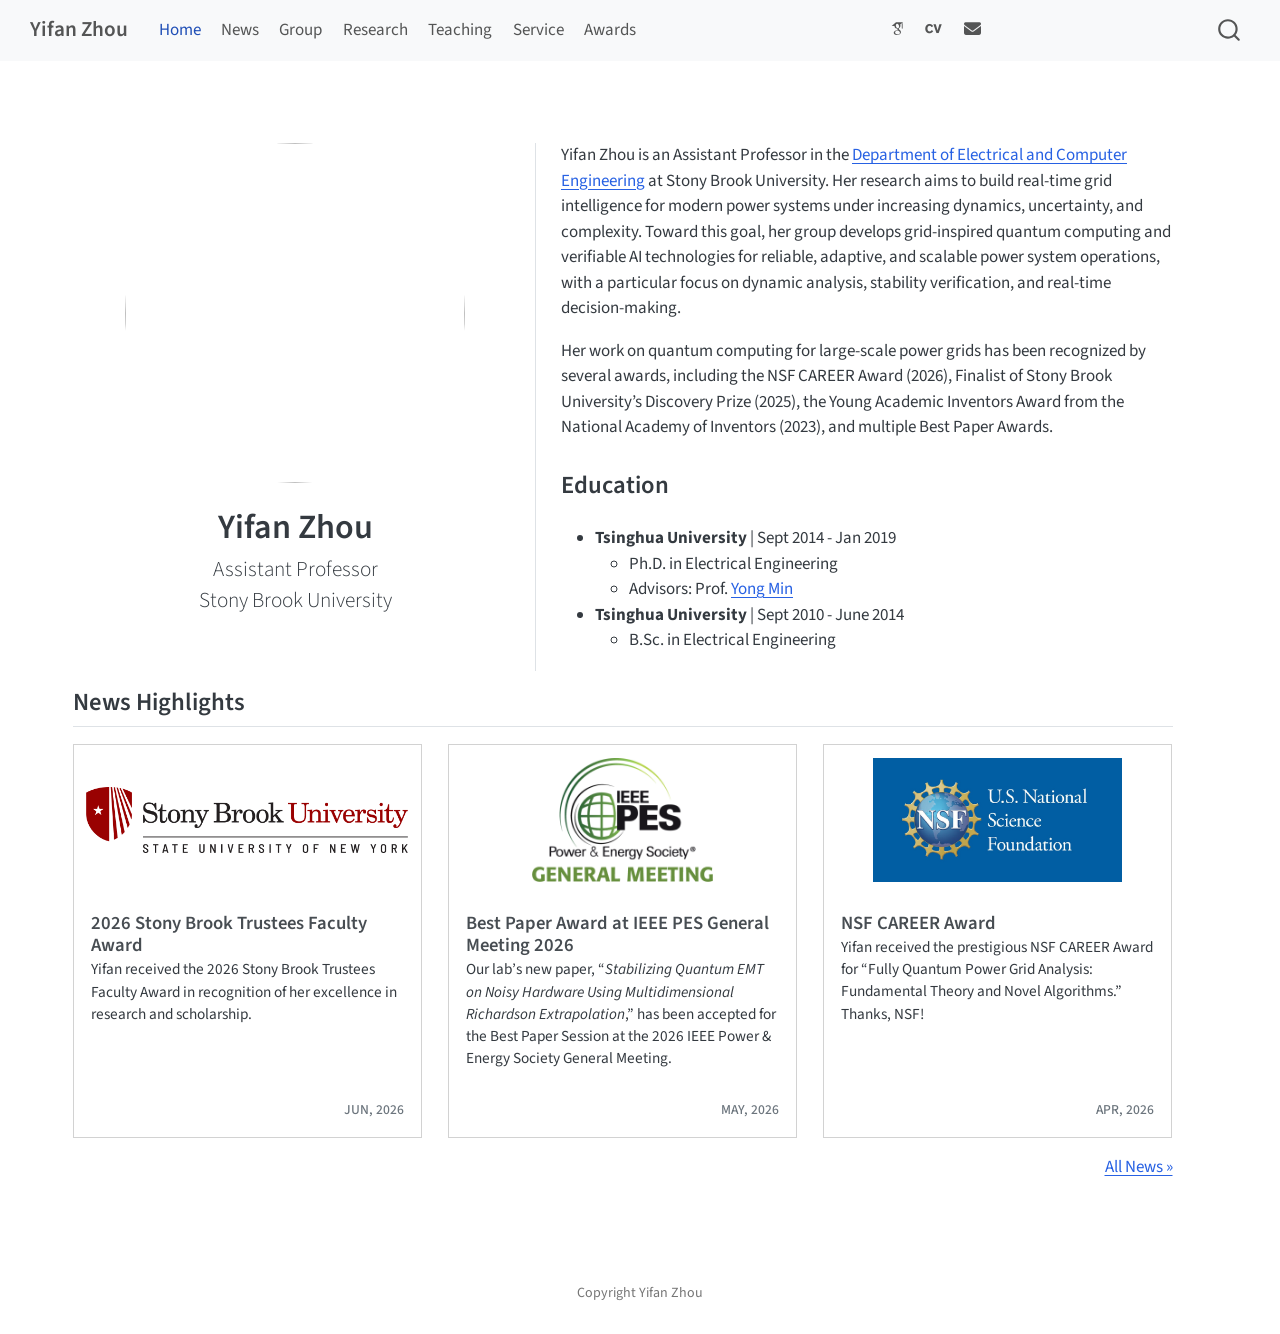
==== docs/index.html @ 8d26f65d "init website" ====
<!DOCTYPE html>
<html xmlns="http://www.w3.org/1999/xhtml" lang="en" xml:lang="en"><head>

<meta charset="utf-8">
<meta name="generator" content="quarto-1.9.38">

<meta name="viewport" content="width=device-width, initial-scale=1.0, user-scalable=yes">


<title>Yifan Zhou</title>
<style>
/* Default styles provided by pandoc.
** See https://pandoc.org/MANUAL.html#variables-for-html for config info.
*/
code{white-space: pre-wrap;}
span.smallcaps{font-variant: small-caps;}
div.columns{display: flex; gap: min(4vw, 1.5em);}
div.column{flex: auto; overflow-x: auto;}
div.hanging-indent{margin-left: 1.5em; text-indent: -1.5em;}
ul.task-list{list-style: none;}
ul.task-list li input[type="checkbox"] {
  width: 0.8em;
  margin: 0 0.8em 0.2em -1em; /* quarto-specific, see https://github.com/quarto-dev/quarto-cli/issues/4556 */ 
  vertical-align: middle;
}
</style>


<script src="site_libs/quarto-nav/quarto-nav.js"></script>
<script src="site_libs/quarto-nav/headroom.min.js"></script>
<script src="site_libs/clipboard/clipboard.min.js"></script>
<script src="site_libs/quarto-search/autocomplete.umd.js"></script>
<script src="site_libs/quarto-search/fuse.min.js"></script>
<script src="site_libs/quarto-search/quarto-search.js"></script>
<meta name="quarto:offset" content="./">
<link href="./files/icon/lab_logo.png" rel="icon" type="image/png">
<script src="site_libs/quarto-listing/list.min.js"></script>
<script src="site_libs/quarto-listing/quarto-listing.js"></script>
<script src="site_libs/quarto-html/quarto.js" type="module"></script>
<script src="site_libs/quarto-html/tabsets/tabsets.js" type="module"></script>
<script src="site_libs/quarto-html/popper.min.js"></script>
<script src="site_libs/quarto-html/tippy.umd.min.js"></script>
<link href="site_libs/quarto-html/tippy.css" rel="stylesheet">
<link href="site_libs/quarto-html/quarto-syntax-highlighting-15634bcf2e68342d4ad2dfa704d543f6.css" rel="stylesheet" id="quarto-text-highlighting-styles">
<script src="site_libs/bootstrap/bootstrap.min.js"></script>
<link href="site_libs/bootstrap/bootstrap-icons.css" rel="stylesheet">
<link href="site_libs/bootstrap/bootstrap-a0f9fd0d421825b736dc1bbcbcba2219.min.css" rel="stylesheet" append-hash="true" id="quarto-bootstrap" data-mode="light">
<link href="site_libs/quarto-contrib/academicons-1.9.4/all.css" rel="stylesheet">
<link href="site_libs/quarto-contrib/academicons-1.9.4/size.css" rel="stylesheet">
<link href="site_libs/quarto-contrib/fontawesome6-6.7.2/all.min.css" rel="stylesheet">
<link href="site_libs/quarto-contrib/fontawesome6-6.7.2/latex-fontsize.css" rel="stylesheet">
<script id="quarto-search-options" type="application/json">{
  "location": "navbar",
  "copy-button": false,
  "collapse-after": 3,
  "panel-placement": "end",
  "type": "overlay",
  "limit": 50,
  "keyboard-shortcut": [
    "f",
    "/",
    "s"
  ],
  "language": {
    "search-no-results-text": "No results",
    "search-matching-documents-text": "matching documents",
    "search-copy-link-title": "Copy link to search",
    "search-hide-matches-text": "Hide additional matches",
    "search-more-match-text": "more match in this document",
    "search-more-matches-text": "more matches in this document",
    "search-clear-button-title": "Clear",
    "search-text-placeholder": "Search",
    "search-detached-cancel-button-title": "Cancel",
    "search-submit-button-title": "Submit",
    "search-label": "Search"
  }
}</script>
<script>

  window.document.addEventListener("DOMContentLoaded", function (_event) {
    const listingTargetEl = window.document.querySelector('#listing-latest-news .list');
    if (!listingTargetEl) {
      // No listing discovered, do not attach.
      return; 
    }

    const options = {
      valueNames: ['listing-image','listing-date','listing-title','listing-description',{ data: ['index'] },{ data: ['categories'] },{ data: ['listing-date-sort'] },{ data: ['listing-file-modified-sort'] }],
      
      searchColumns: ["listing-image","listing-title","listing-description","listing-date","listing-categories"],
    };

    window['quarto-listings'] = window['quarto-listings'] || {};
    window['quarto-listings']['listing-latest-news'] = new List('listing-latest-news', options);

    if (window['quarto-listing-loaded']) {
      window['quarto-listing-loaded']();
    }
  });

  window.addEventListener('hashchange',() => {
    if (window['quarto-listing-loaded']) {
      window['quarto-listing-loaded']();
    }
  })
  </script>

  <script src="https://cdnjs.cloudflare.com/polyfill/v3/polyfill.min.js?features=es6"></script>
  <script defer="" src="https://cdn.jsdelivr.net/npm/mathjax@3/es5/tex-chtml-full.js" type="text/javascript"></script>

<script type="text/javascript">
const typesetMath = (el) => {
  if (window.MathJax) {
    // MathJax Typeset
    window.MathJax.typeset([el]);
  } else if (window.katex) {
    // KaTeX Render
    var mathElements = el.getElementsByClassName("math");
    var macros = [];
    for (var i = 0; i < mathElements.length; i++) {
      var texText = mathElements[i].firstChild;
      if (mathElements[i].tagName == "SPAN" && texText && texText.data) {
        window.katex.render(texText.data, mathElements[i], {
          displayMode: mathElements[i].classList.contains('display'),
          throwOnError: false,
          macros: macros,
          fleqn: false
        });
      }
    }
  }
}
window.Quarto = {
  typesetMath
};
</script>

<link rel="stylesheet" href="styles.css">
</head>

<body class="nav-fixed quarto-light">

<div id="quarto-search-results"></div>
  <header id="quarto-header" class="headroom fixed-top">
    <nav class="navbar navbar-expand-lg " data-bs-theme="dark">
      <div class="navbar-container container-fluid">
      <div class="navbar-brand-container mx-auto">
    <a class="navbar-brand" href="./index.html">
    <span class="navbar-title">Yifan Zhou</span>
    </a>
  </div>
            <div id="quarto-search" class="" title="Search"></div>
          <button class="navbar-toggler" type="button" data-bs-toggle="collapse" data-bs-target="#navbarCollapse" aria-controls="navbarCollapse" role="menu" aria-expanded="false" aria-label="Toggle navigation" onclick="if (window.quartoToggleHeadroom) { window.quartoToggleHeadroom(); }">
  <span class="navbar-toggler-icon"></span>
</button>
          <div class="collapse navbar-collapse" id="navbarCollapse">
            <ul class="navbar-nav navbar-nav-scroll me-auto">
  <li class="nav-item">
    <a class="nav-link active" href="./index.html" aria-current="page"> 
<span class="menu-text">Home</span></a>
  </li>  
  <li class="nav-item">
    <a class="nav-link" href="./news.html"> 
<span class="menu-text">News</span></a>
  </li>  
  <li class="nav-item">
    <a class="nav-link" href="./lab.html"> 
<span class="menu-text">Group</span></a>
  </li>  
  <li class="nav-item">
    <a class="nav-link" href="./research.html"> 
<span class="menu-text">Research</span></a>
  </li>  
  <li class="nav-item">
    <a class="nav-link" href="./teaching.html"> 
<span class="menu-text">Teaching</span></a>
  </li>  
  <li class="nav-item">
    <a class="nav-link" href="./service.html"> 
<span class="menu-text">Service</span></a>
  </li>  
  <li class="nav-item">
    <a class="nav-link" href="./awards.html"> 
<span class="menu-text">Awards</span></a>
  </li>  
</ul>
            <ul class="navbar-nav navbar-nav-scroll ms-auto">
  <li class="nav-item">
    <a class="nav-link" href="https://scholar.google.com/citations?hl=en&amp;user=ffktsxoAAAAJ"> 
<span class="menu-text"><i class="ai  ai-google-scholar" aria-label="google-scholar"></i></span></a>
  </li>  
  <li class="nav-item">
    <a class="nav-link" href="./files/yifan_cv.pdf"> 
<span class="menu-text"><i class="ai  ai-cv" aria-label="cv"></i></span></a>
  </li>  
  <li class="nav-item">
    <a class="nav-link" href="mailto:yifan.zhou.1@stonybrook.edu"> 
<span class="menu-text"><i class="fa-solid fa-envelope" aria-label="envelope"></i></span></a>
  </li>  
</ul>
          </div> <!-- /navcollapse -->
            <div class="quarto-navbar-tools">
</div>
      </div> <!-- /container-fluid -->
    </nav>
</header>
<!-- content -->
<div id="quarto-content" class="quarto-container page-columns page-rows-contents page-layout-full page-navbar">
<!-- sidebar -->
<!-- margin-sidebar -->
    
<!-- main -->
<main class="content column-page" id="quarto-document-content">




<div class="quarto-about-trestles column-page">
  <div class="about-entity">
    <img src="files/avatar/yifan_2024_square_3000x3000.png" class="about-image
  round " style="height: 20em; width: 20em;">
<header id="title-block-header" class="quarto-title-block default">
<div class="quarto-title">
<h1 class="title">Yifan Zhou</h1>
<p class="subtitle lead">Assistant Professor<br>
Stony Brook University</p>
</div>
<div class="quarto-title-meta column-page">
  </div>
</header>
  </div>
  <div class="about-contents"><div id="pi-info">
<p>Yifan Zhou is an Assistant Professor in the <a href="https://www.stonybrook.edu/electrical/">Department of Electrical and Computer Engineering</a> at Stony Brook University. Her research aims to build real-time grid intelligence for modern power systems under increasing dynamics, uncertainty, and complexity. Toward this goal, her group develops grid-inspired quantum computing and verifiable AI technologies for reliable, adaptive, and scalable power system operations, with a particular focus on dynamic analysis, stability verification, and real-time decision-making.</p>
<p>Her work on quantum computing for large-scale power grids has been recognized by several awards, including the NSF CAREER Award (2026), Finalist of Stony Brook University’s Discovery Prize (2025), the Young Academic Inventors Award from the National Academy of Inventors (2023), and multiple Best Paper Awards.</p>
<section id="education" class="level2">
<h2 data-anchor-id="education">Education</h2>
<ul>
<li><strong>Tsinghua University</strong> | Sept 2014 - Jan 2019
<ul>
<li>Ph.D.&nbsp;in Electrical Engineering</li>
<li>Advisors: Prof.&nbsp;<a href="https://www.eea.tsinghua.edu.cn/en/info/1152/2366_2.htm">Yong Min</a></li>
</ul></li>
<li><strong>Tsinghua University</strong> | Sept 2010 - June 2014
<ul>
<li>B.Sc. in Electrical Engineering</li>
</ul></li>
</ul>
</section>
</div></div>
</div>

<section id="news-highlights" class="level2">
<h2 data-anchor-id="news-highlights">News Highlights</h2>
<div id="listing-latest-news" class="quarto-listing quarto-listing-container-grid">
<div class="list grid quarto-listing-cols-3">
<div class="g-col-1" data-index="0" data-categories="QXdhcmQ=" data-listing-date-sort="1780286400000">
<a href="awards.html" class="quarto-grid-link">
<div class="quarto-grid-item card h-100 card-left">
<p class="card-img-top">
<img loading="lazy" src="news/images/sbu_logo.png" class="thumbnail-image card-img" style="height: 150px;">
</p>
<div class="card-body post-contents">
<h5 class="no-anchor card-title listing-title">
2026 Stony Brook Trustees Faculty Award
</h5>
<div class="card-text listing-description delink">
<p>Yifan received the 2026 Stony Brook Trustees Faculty Award in recognition of her excellence in research and scholarship.</p>
</div>
<div class="card-attribution card-text-small end">
<div class="listing-date">
Jun, 2026
</div>
</div>
</div>
</div></a>
</div>
<div class="g-col-1" data-index="1" data-categories="QXdhcmQlMkNQdWJsaWNhdGlvbg==" data-listing-date-sort="1777608000000">
<a href="research.html#selected-publications" class="quarto-grid-link">
<div class="quarto-grid-item card h-100 card-left">
<p class="card-img-top">
<img loading="lazy" src="news/images/ieee_pes_gm_2026.png" class="thumbnail-image card-img" style="height: 150px;">
</p>
<div class="card-body post-contents">
<h5 class="no-anchor card-title listing-title">
Best Paper Award at IEEE PES General Meeting 2026
</h5>
<div class="card-text listing-description delink">
<p>Our lab’s new paper, “<em>Stabilizing Quantum EMT on Noisy Hardware Using Multidimensional Richardson Extrapolation</em>,” has been accepted for the Best Paper Session at the 2026 IEEE Power &amp; Energy Society General Meeting.</p>
</div>
<div class="card-attribution card-text-small end">
<div class="listing-date">
May, 2026
</div>
</div>
</div>
</div></a>
</div>
<div class="g-col-1" data-index="2" data-categories="QXdhcmQlMkNHcmFudA==" data-listing-date-sort="1775016000000">
<a href="research.html#grants" class="quarto-grid-link">
<div class="quarto-grid-item card h-100 card-left">
<p class="card-img-top">
<img loading="lazy" src="news/images/nsf.png" class="thumbnail-image card-img" style="height: 150px;">
</p>
<div class="card-body post-contents">
<h5 class="no-anchor card-title listing-title">
NSF CAREER Award
</h5>
<div class="card-text listing-description delink">
<p>Yifan received the prestigious NSF CAREER Award for “Fully Quantum Power Grid Analysis: Fundamental Theory and Novel Algorithms.” Thanks, NSF!</p>
</div>
<div class="card-attribution card-text-small end">
<div class="listing-date">
Apr, 2026
</div>
</div>
</div>
</div></a>
</div>
</div>
<div class="listing-no-matching d-none">No matching items</div>
</div>
<p align="right">
<a href="news.html">All News »</a>
</p>




</section>

<a onclick="window.scrollTo(0, 0); return false;" role="button" id="quarto-back-to-top"><i class="bi bi-arrow-up"></i> Back to top</a></main> <!-- /main -->
<script id="quarto-html-after-body" type="application/javascript">
  window.document.addEventListener("DOMContentLoaded", function (event) {
    const isCodeAnnotation = (el) => {
      for (const clz of el.classList) {
        if (clz.startsWith('code-annotation-')) {                     
          return true;
        }
      }
      return false;
    }
    const onCopySuccess = function(e) {
      // button target
      const button = e.trigger;
      // don't keep focus
      button.blur();
      // flash "checked"
      button.classList.add('code-copy-button-checked');
      var currentTitle = button.getAttribute("title");
      button.setAttribute("title", "Copied!");
      let tooltip;
      if (window.bootstrap) {
        button.setAttribute("data-bs-toggle", "tooltip");
        button.setAttribute("data-bs-placement", "left");
        button.setAttribute("data-bs-title", "Copied!");
        tooltip = new bootstrap.Tooltip(button, 
          { trigger: "manual", 
            customClass: "code-copy-button-tooltip",
            offset: [0, -8]});
        tooltip.show();    
      }
      setTimeout(function() {
        if (tooltip) {
          tooltip.hide();
          button.removeAttribute("data-bs-title");
          button.removeAttribute("data-bs-toggle");
          button.removeAttribute("data-bs-placement");
        }
        button.setAttribute("title", currentTitle);
        button.classList.remove('code-copy-button-checked');
      }, 1000);
      // clear code selection
      e.clearSelection();
    }
    const getTextToCopy = function(trigger) {
      const outerScaffold = trigger.parentElement.cloneNode(true);
      const codeEl = outerScaffold.querySelector('code');
      for (const childEl of codeEl.children) {
        if (isCodeAnnotation(childEl)) {
          childEl.remove();
        }
      }
      return codeEl.innerText;
    }
    const clipboard = new window.ClipboardJS('.code-copy-button:not([data-in-quarto-modal])', {
      text: getTextToCopy
    });
    clipboard.on('success', onCopySuccess);
    if (window.document.getElementById('quarto-embedded-source-code-modal')) {
      const clipboardModal = new window.ClipboardJS('.code-copy-button[data-in-quarto-modal]', {
        text: getTextToCopy,
        container: window.document.getElementById('quarto-embedded-source-code-modal')
      });
      clipboardModal.on('success', onCopySuccess);
    }
      var localhostRegex = new RegExp(/^(?:http|https):\/\/localhost\:?[0-9]*\//);
      var mailtoRegex = new RegExp(/^mailto:/);
        var filterRegex = new RegExp('/' + window.location.host + '/');
      var isInternal = (href) => {
          return filterRegex.test(href) || localhostRegex.test(href) || mailtoRegex.test(href);
      }
      // Inspect non-navigation links and adorn them if external
     var links = window.document.querySelectorAll('a[href]:not(.nav-link):not(.navbar-brand):not(.toc-action):not(.sidebar-link):not(.sidebar-item-toggle):not(.pagination-link):not(.no-external):not([aria-hidden]):not(.dropdown-item):not(.quarto-navigation-tool):not(.about-link)');
      for (var i=0; i<links.length; i++) {
        const link = links[i];
        if (!isInternal(link.href)) {
          // undo the damage that might have been done by quarto-nav.js in the case of
          // links that we want to consider external
          if (link.dataset.originalHref !== undefined) {
            link.href = link.dataset.originalHref;
          }
        }
      }
    function tippyHover(el, contentFn, onTriggerFn, onUntriggerFn) {
      const config = {
        allowHTML: true,
        maxWidth: 500,
        delay: 100,
        arrow: false,
        appendTo: function(el) {
            return el.parentElement;
        },
        interactive: true,
        interactiveBorder: 10,
        theme: 'quarto',
        placement: 'bottom-start',
      };
      if (contentFn) {
        config.content = contentFn;
      }
      if (onTriggerFn) {
        config.onTrigger = onTriggerFn;
      }
      if (onUntriggerFn) {
        config.onUntrigger = onUntriggerFn;
      }
      window.tippy(el, config); 
    }
    const noterefs = window.document.querySelectorAll('a[role="doc-noteref"]');
    for (var i=0; i<noterefs.length; i++) {
      const ref = noterefs[i];
      tippyHover(ref, function() {
        // use id or data attribute instead here
        let href = ref.getAttribute('data-footnote-href') || ref.getAttribute('href');
        try { href = new URL(href).hash; } catch {}
        const id = href.replace(/^#\/?/, "");
        const note = window.document.getElementById(id);
        if (note) {
          return note.innerHTML;
        } else {
          return "";
        }
      });
    }
    const xrefs = window.document.querySelectorAll('a.quarto-xref');
    const processXRef = (id, note) => {
      // Strip column container classes
      const stripColumnClz = (el) => {
        el.classList.remove("page-full", "page-columns");
        if (el.children) {
          for (const child of el.children) {
            stripColumnClz(child);
          }
        }
      }
      stripColumnClz(note)
      if (id === null || id.startsWith('sec-')) {
        // Special case sections, only their first couple elements
        const container = document.createElement("div");
        if (note.children && note.children.length > 2) {
          container.appendChild(note.children[0].cloneNode(true));
          for (let i = 1; i < note.children.length; i++) {
            const child = note.children[i];
            if (child.tagName === "P" && child.innerText === "") {
              continue;
            } else {
              container.appendChild(child.cloneNode(true));
              break;
            }
          }
          if (window.Quarto?.typesetMath) {
            window.Quarto.typesetMath(container);
          }
          return container.innerHTML
        } else {
          if (window.Quarto?.typesetMath) {
            window.Quarto.typesetMath(note);
          }
          return note.innerHTML;
        }
      } else {
        // Remove any anchor links if they are present
        const anchorLink = note.querySelector('a.anchorjs-link');
        if (anchorLink) {
          anchorLink.remove();
        }
        if (window.Quarto?.typesetMath) {
          window.Quarto.typesetMath(note);
        }
        if (note.classList.contains("callout")) {
          return note.outerHTML;
        } else {
          return note.innerHTML;
        }
      }
    }
    for (var i=0; i<xrefs.length; i++) {
      const xref = xrefs[i];
      tippyHover(xref, undefined, function(instance) {
        instance.disable();
        let url = xref.getAttribute('href');
        let hash = undefined; 
        if (url.startsWith('#')) {
          hash = url;
        } else {
          try { hash = new URL(url).hash; } catch {}
        }
        if (hash) {
          const id = hash.replace(/^#\/?/, "");
          const note = window.document.getElementById(id);
          if (note !== null) {
            try {
              const html = processXRef(id, note.cloneNode(true));
              instance.setContent(html);
            } finally {
              instance.enable();
              instance.show();
            }
          } else {
            // See if we can fetch this
            fetch(url.split('#')[0])
            .then(res => res.text())
            .then(html => {
              const parser = new DOMParser();
              const htmlDoc = parser.parseFromString(html, "text/html");
              const note = htmlDoc.getElementById(id);
              if (note !== null) {
                const html = processXRef(id, note);
                instance.setContent(html);
              } 
            }).finally(() => {
              instance.enable();
              instance.show();
            });
          }
        } else {
          // See if we can fetch a full url (with no hash to target)
          // This is a special case and we should probably do some content thinning / targeting
          fetch(url)
          .then(res => res.text())
          .then(html => {
            const parser = new DOMParser();
            const htmlDoc = parser.parseFromString(html, "text/html");
            const note = htmlDoc.querySelector('main.content');
            if (note !== null) {
              // This should only happen for chapter cross references
              // (since there is no id in the URL)
              // remove the first header
              if (note.children.length > 0 && note.children[0].tagName === "HEADER") {
                note.children[0].remove();
              }
              const html = processXRef(null, note);
              instance.setContent(html);
            } 
          }).finally(() => {
            instance.enable();
            instance.show();
          });
        }
      }, function(instance) {
      });
    }
        let selectedAnnoteEl;
        const selectorForAnnotation = ( cell, annotation) => {
          let cellAttr = 'data-code-cell="' + cell + '"';
          let lineAttr = 'data-code-annotation="' +  annotation + '"';
          const selector = 'span[' + cellAttr + '][' + lineAttr + ']';
          return selector;
        }
        const selectCodeLines = (annoteEl) => {
          const doc = window.document;
          const targetCell = annoteEl.getAttribute("data-target-cell");
          const targetAnnotation = annoteEl.getAttribute("data-target-annotation");
          const annoteSpan = window.document.querySelector(selectorForAnnotation(targetCell, targetAnnotation));
          const lines = annoteSpan.getAttribute("data-code-lines").split(",");
          const lineIds = lines.map((line) => {
            return targetCell + "-" + line;
          })
          let top = null;
          let height = null;
          let parent = null;
          if (lineIds.length > 0) {
              //compute the position of the single el (top and bottom and make a div)
              const el = window.document.getElementById(lineIds[0]);
              top = el.offsetTop;
              height = el.offsetHeight;
              parent = el.parentElement.parentElement;
            if (lineIds.length > 1) {
              const lastEl = window.document.getElementById(lineIds[lineIds.length - 1]);
              const bottom = lastEl.offsetTop + lastEl.offsetHeight;
              height = bottom - top;
            }
            if (top !== null && height !== null && parent !== null) {
              // cook up a div (if necessary) and position it 
              let div = window.document.getElementById("code-annotation-line-highlight");
              if (div === null) {
                div = window.document.createElement("div");
                div.setAttribute("id", "code-annotation-line-highlight");
                div.style.position = 'absolute';
                parent.appendChild(div);
              }
              div.style.top = top - 2 + "px";
              div.style.height = height + 4 + "px";
              div.style.left = 0;
              let gutterDiv = window.document.getElementById("code-annotation-line-highlight-gutter");
              if (gutterDiv === null) {
                gutterDiv = window.document.createElement("div");
                gutterDiv.setAttribute("id", "code-annotation-line-highlight-gutter");
                gutterDiv.style.position = 'absolute';
                const codeCell = window.document.getElementById(targetCell);
                const gutter = codeCell.querySelector('.code-annotation-gutter');
                gutter.appendChild(gutterDiv);
              }
              gutterDiv.style.top = top - 2 + "px";
              gutterDiv.style.height = height + 4 + "px";
            }
            selectedAnnoteEl = annoteEl;
          }
        };
        const unselectCodeLines = () => {
          const elementsIds = ["code-annotation-line-highlight", "code-annotation-line-highlight-gutter"];
          elementsIds.forEach((elId) => {
            const div = window.document.getElementById(elId);
            if (div) {
              div.remove();
            }
          });
          selectedAnnoteEl = undefined;
        };
          // Handle positioning of the toggle
      window.addEventListener(
        "resize",
        throttle(() => {
          elRect = undefined;
          if (selectedAnnoteEl) {
            selectCodeLines(selectedAnnoteEl);
          }
        }, 10)
      );
      function throttle(fn, ms) {
      let throttle = false;
      let timer;
        return (...args) => {
          if(!throttle) { // first call gets through
              fn.apply(this, args);
              throttle = true;
          } else { // all the others get throttled
              if(timer) clearTimeout(timer); // cancel #2
              timer = setTimeout(() => {
                fn.apply(this, args);
                timer = throttle = false;
              }, ms);
          }
        };
      }
        // Attach click handler to the DT
        const annoteDls = window.document.querySelectorAll('dt[data-target-cell]');
        for (const annoteDlNode of annoteDls) {
          annoteDlNode.addEventListener('click', (event) => {
            const clickedEl = event.target;
            if (clickedEl !== selectedAnnoteEl) {
              unselectCodeLines();
              const activeEl = window.document.querySelector('dt[data-target-cell].code-annotation-active');
              if (activeEl) {
                activeEl.classList.remove('code-annotation-active');
              }
              selectCodeLines(clickedEl);
              clickedEl.classList.add('code-annotation-active');
            } else {
              // Unselect the line
              unselectCodeLines();
              clickedEl.classList.remove('code-annotation-active');
            }
          });
        }
    const findCites = (el) => {
      const parentEl = el.parentElement;
      if (parentEl) {
        const cites = parentEl.dataset.cites;
        if (cites) {
          return {
            el,
            cites: cites.split(' ')
          };
        } else {
          return findCites(el.parentElement)
        }
      } else {
        return undefined;
      }
    };
    var bibliorefs = window.document.querySelectorAll('a[role="doc-biblioref"]');
    for (var i=0; i<bibliorefs.length; i++) {
      const ref = bibliorefs[i];
      const citeInfo = findCites(ref);
      if (citeInfo) {
        tippyHover(citeInfo.el, function() {
          var popup = window.document.createElement('div');
          citeInfo.cites.forEach(function(cite) {
            var citeDiv = window.document.createElement('div');
            citeDiv.classList.add('hanging-indent');
            citeDiv.classList.add('csl-entry');
            var biblioDiv = window.document.getElementById('ref-' + cite);
            if (biblioDiv) {
              citeDiv.innerHTML = biblioDiv.innerHTML;
            }
            popup.appendChild(citeDiv);
          });
          return popup.innerHTML;
        });
      }
    }
  });
  </script>
</div> <!-- /content -->
<footer class="footer">
  <div class="nav-footer">
    <div class="nav-footer-left">
      &nbsp;
    </div>   
    <div class="nav-footer-center">
<p>Copyright Yifan Zhou</p>
</div>
    <div class="nav-footer-right">
      &nbsp;
    </div>
  </div>
</footer>




</body></html>
---- docs/site_libs/quarto-html/tippy.css ----
.tippy-box[data-animation=fade][data-state=hidden]{opacity:0}[data-tippy-root]{max-width:calc(100vw - 10px)}.tippy-box{position:relative;background-color:#333;color:#fff;border-radius:4px;font-size:14px;line-height:1.4;white-space:normal;outline:0;transition-property:transform,visibility,opacity}.tippy-box[data-placement^=top]>.tippy-arrow{bottom:0}.tippy-box[data-placement^=top]>.tippy-arrow:before{bottom:-7px;left:0;border-width:8px 8px 0;border-top-color:initial;transform-origin:center top}.tippy-box[data-placement^=bottom]>.tippy-arrow{top:0}.tippy-box[data-placement^=bottom]>.tippy-arrow:before{top:-7px;left:0;border-width:0 8px 8px;border-bottom-color:initial;transform-origin:center bottom}.tippy-box[data-placement^=left]>.tippy-arrow{right:0}.tippy-box[data-placement^=left]>.tippy-arrow:before{border-width:8px 0 8px 8px;border-left-color:initial;right:-7px;transform-origin:center left}.tippy-box[data-placement^=right]>.tippy-arrow{left:0}.tippy-box[data-placement^=right]>.tippy-arrow:before{left:-7px;border-width:8px 8px 8px 0;border-right-color:initial;transform-origin:center right}.tippy-box[data-inertia][data-state=visible]{transition-timing-function:cubic-bezier(.54,1.5,.38,1.11)}.tippy-arrow{width:16px;height:16px;color:#333}.tippy-arrow:before{content:"";position:absolute;border-color:transparent;border-style:solid}.tippy-content{position:relative;padding:5px 9px;z-index:1}
---- docs/site_libs/quarto-html/quarto-syntax-highlighting-15634bcf2e68342d4ad2dfa704d543f6.css ----
/* quarto syntax highlight colors */
:root {
  --quarto-hl-ot-color: #003B4F;
  --quarto-hl-at-color: #657422;
  --quarto-hl-ss-color: #20794D;
  --quarto-hl-an-color: #5E5E5E;
  --quarto-hl-fu-color: #4758AB;
  --quarto-hl-st-color: #20794D;
  --quarto-hl-cf-color: #003B4F;
  --quarto-hl-op-color: #5E5E5E;
  --quarto-hl-er-color: #AD0000;
  --quarto-hl-bn-color: #AD0000;
  --quarto-hl-al-color: #AD0000;
  --quarto-hl-va-color: #111111;
  --quarto-hl-bu-color: inherit;
  --quarto-hl-ex-color: inherit;
  --quarto-hl-pp-color: #AD0000;
  --quarto-hl-in-color: #5E5E5E;
  --quarto-hl-vs-color: #20794D;
  --quarto-hl-wa-color: #5E5E5E;
  --quarto-hl-do-color: #5E5E5E;
  --quarto-hl-im-color: #00769E;
  --quarto-hl-ch-color: #20794D;
  --quarto-hl-dt-color: #AD0000;
  --quarto-hl-fl-color: #AD0000;
  --quarto-hl-co-color: #5E5E5E;
  --quarto-hl-cv-color: #5E5E5E;
  --quarto-hl-cn-color: #8f5902;
  --quarto-hl-sc-color: #5E5E5E;
  --quarto-hl-dv-color: #AD0000;
  --quarto-hl-kw-color: #003B4F;
}

/* other quarto variables */
:root {
  --quarto-font-monospace: SFMono-Regular, Menlo, Monaco, Consolas, "Liberation Mono", "Courier New", monospace;
}

/* syntax highlight based on Pandoc's rules */
pre > code.sourceCode > span {
  color: #003B4F;
}

code.sourceCode > span {
  color: #003B4F;
}

div.sourceCode,
div.sourceCode pre.sourceCode {
  color: #003B4F;
}

/* Normal */
code span {
  color: #003B4F;
}

/* Alert */
code span.al {
  color: #AD0000;
  font-style: inherit;
}

/* Annotation */
code span.an {
  color: #5E5E5E;
  font-style: inherit;
}

/* Attribute */
code span.at {
  color: #657422;
  font-style: inherit;
}

/* BaseN */
code span.bn {
  color: #AD0000;
  font-style: inherit;
}

/* BuiltIn */
code span.bu {
  font-style: inherit;
}

/* ControlFlow */
code span.cf {
  color: #003B4F;
  font-weight: bold;
  font-style: inherit;
}

/* Char */
code span.ch {
  color: #20794D;
  font-style: inherit;
}

/* Constant */
code span.cn {
  color: #8f5902;
  font-style: inherit;
}

/* Comment */
code span.co {
  color: #5E5E5E;
  font-style: inherit;
}

/* CommentVar */
code span.cv {
  color: #5E5E5E;
  font-style: italic;
}

/* Documentation */
code span.do {
  color: #5E5E5E;
  font-style: italic;
}

/* DataType */
code span.dt {
  color: #AD0000;
  font-style: inherit;
}

/* DecVal */
code span.dv {
  color: #AD0000;
  font-style: inherit;
}

/* Error */
code span.er {
  color: #AD0000;
  font-style: inherit;
}

/* Extension */
code span.ex {
  font-style: inherit;
}

/* Float */
code span.fl {
  color: #AD0000;
  font-style: inherit;
}

/* Function */
code span.fu {
  color: #4758AB;
  font-style: inherit;
}

/* Import */
code span.im {
  color: #00769E;
  font-style: inherit;
}

/* Information */
code span.in {
  color: #5E5E5E;
  font-style: inherit;
}

/* Keyword */
code span.kw {
  color: #003B4F;
  font-weight: bold;
  font-style: inherit;
}

/* Operator */
code span.op {
  color: #5E5E5E;
  font-style: inherit;
}

/* Other */
code span.ot {
  color: #003B4F;
  font-style: inherit;
}

/* Preprocessor */
code span.pp {
  color: #AD0000;
  font-style: inherit;
}

/* SpecialChar */
code span.sc {
  color: #5E5E5E;
  font-style: inherit;
}

/* SpecialString */
code span.ss {
  color: #20794D;
  font-style: inherit;
}

/* String */
code span.st {
  color: #20794D;
  font-style: inherit;
}

/* Variable */
code span.va {
  color: #111111;
  font-style: inherit;
}

/* VerbatimString */
code span.vs {
  color: #20794D;
  font-style: inherit;
}

/* Warning */
code span.wa {
  color: #5E5E5E;
  font-style: italic;
}

.prevent-inlining {
  content: "</";
}

/*# sourceMappingURL=f23921c56f73e400b49028c9186a1aa0.css.map */
---- docs/site_libs/quarto-contrib/academicons-1.9.4/all.css ----
/*
 *  Academicons 1.9.4 by James Walsh (https://github.com/jpswalsh) and Katja Bercic (https://github.com/katjabercic)
 *  Fonts generated using FontForge - https://fontforge.org
 *  Square icons designed to be used alongside Font Awesome square icons - https://fortawesome.github.io/Font-Awesome/
 *  Licenses - Font: SIL OFL 1.1, CSS: MIT License
 */
@font-face {
  font-family: 'Academicons';
  font-style: normal;
  font-weight: 400;
  font-display: block;
  src: url('1e21o67/academicons.eot');
  src: url('1e21o67/academicons.eot') format('embedded-opentype'),
    url('1e21o67/academicons.ttf') format('truetype'),
    url('1e21o67/academicons.woff') format('woff'),
    url('1e21o67/academicons.svg') format('svg');
}

.ai {
  font-family: 'Academicons';
  font-weight: 400;
  -moz-osx-font-smoothing: grayscale;
  -webkit-font-smoothing: antialiased;
  display: inline-block;
  font-style: normal;
  font-variant: normal;
  text-rendering: auto;
  line-height: 1;
}

.ai-academia:before {
  content: "\e9af";
}

.ai-academia-square:before {
  content: "\e93d";
}

.ai-acclaim:before {
  content: "\e92e";
}

.ai-acclaim-square:before {
  content: "\e93a";
}

.ai-acm:before {
  content: "\e93c";
}

.ai-acm-square:before {
  content: "\e95d";
}

.ai-acmdl:before {
  content: "\e96a";
}

.ai-acmdl-square:before {
  content: "\e9d3";
}

.ai-ads:before {
  content: "\e9cb";
}

.ai-ads-square:before {
  content: "\e94a";
}

.ai-africarxiv:before {
  content: "\e91b";
}

.ai-africarxiv-square:before {
  content: "\e90b";
}

.ai-archive:before {
  content: "\e955";
}

.ai-archive-square:before {
  content: "\e956";
}

.ai-arxiv:before {
  content: "\e974";
}

.ai-arxiv-square:before {
  content: "\e9a6";
}

.ai-biorxiv:before {
  content: "\e9a2";
}

.ai-biorxiv-square:before {
  content: "\e98b";
}

.ai-ceur:before {
  content: "\e96d";
}

.ai-ceur-square:before {
  content: "\e92f";
}

.ai-ciencia-vitae:before {
  content: "\e912";
}

.ai-ciencia-vitae-square:before {
  content: "\e913";
}

.ai-clarivate:before {
  content: "\e924";
}

.ai-clarivate-square:before {
  content: "\e925";
}

.ai-closed-access:before {
  content: "\e942";
}

.ai-closed-access-square:before {
  content: "\e943";
}

.ai-conversation:before {
  content: "\e94c";
}

.ai-conversation-square:before {
  content: "\e915";
}

.ai-coursera:before {
  content: "\e95f";
}

.ai-coursera-square:before {
  content: "\e97f";
}

.ai-crossref:before {
  content: "\e918";
}

.ai-crossref-square:before {
  content: "\e919";
}

.ai-cv:before {
  content: "\e9a5";
}

.ai-cv-square:before {
  content: "\e90a";
}

.ai-datacite:before {
  content: "\e91c";
}

.ai-datacite-square:before {
  content: "\e91d";
}

.ai-dataverse:before {
  content: "\e9f7";
}

.ai-dataverse-square:before {
  content: "\e9e4";
}

.ai-dblp:before {
  content: "\e94f";
}

.ai-dblp-square:before {
  content: "\e93f";
}

.ai-depsy:before {
  content: "\e97a";
}

.ai-depsy-square:before {
  content: "\e94b";
}

.ai-doi:before {
  content: "\e97e";
}

.ai-doi-square:before {
  content: "\e98f";
}

.ai-dryad:before {
  content: "\e97c";
}

.ai-dryad-square:before {
  content: "\e98c";
}

.ai-elsevier:before {
  content: "\e961";
}

.ai-elsevier-square:before {
  content: "\e910";
}

.ai-figshare:before {
  content: "\e981";
}

.ai-figshare-square:before {
  content: "\e9e7";
}

.ai-google-scholar:before {
  content: "\e9d4";
}

.ai-google-scholar-square:before {
  content: "\e9f9";
}

.ai-hal:before {
  content: "\e92c";
}

.ai-hal-square:before {
  content: "\e92d";
}

.ai-hypothesis:before {
  content: "\e95a";
}

.ai-hypothesis-square:before {
  content: "\e95b";
}

.ai-ideas-repec:before {
  content: "\e9ed";
}

.ai-ideas-repec-square:before {
  content: "\e9f8";
}

.ai-ieee:before {
  content: "\e929";
}

.ai-ieee-square:before {
  content: "\e9b9";
}

.ai-impactstory:before {
  content: "\e9cf";
}

.ai-impactstory-square:before {
  content: "\e9aa";
}

.ai-inaturalist:before {
  content: "\e900";
}

.ai-inaturalist-square:before {
  content: "\e901";
}

.ai-inpn:before {
  content: "\e902";
}

.ai-inpn-square:before {
  content: "\e903";
}

.ai-inspire:before {
  content: "\e9e9";
}

.ai-inspire-square:before {
  content: "\e9fe";
}

.ai-isidore:before {
  content: "\e936";
}

.ai-isidore-square:before {
  content: "\e954";
}

.ai-isni:before {
  content: "\e957";
}

.ai-isni-square:before {
  content: "\e958";
}

.ai-jstor:before {
  content: "\e938";
}

.ai-jstor-square:before {
  content: "\e944";
}

.ai-lattes:before {
  content: "\e9b3";
}

.ai-lattes-square:before {
  content: "\e99c";
}

.ai-mathoverflow:before {
  content: "\e9f6";
}

.ai-mathoverflow-square:before {
  content: "\e97b";
}

.ai-mendeley:before {
  content: "\e9f0";
}

.ai-mendeley-square:before {
  content: "\e9f3";
}

.ai-moodle:before {
  content: "\e907";
}

.ai-moodle-square:before {
  content: "\e908";
}

.ai-mtmt:before {
  content: "\e950";
}

.ai-mtmt-square:before {
  content: "\e951";
}

.ai-nakala:before {
  content: "\e940";
}

.ai-nakala-square:before {
  content: "\e941";
}

.ai-obp:before {
  content: "\e92a";
}

.ai-obp-square:before {
  content: "\e92b";
}

.ai-open-access:before {
  content: "\e939";
}

.ai-open-access-square:before {
  content: "\e9f4";
}

.ai-open-data:before {
  content: "\e966";
}

.ai-open-data-square:before {
  content: "\e967";
}

.ai-open-materials:before {
  content: "\e968";
}

.ai-open-materials-square:before {
  content: "\e969";
}

.ai-openedition:before {
  content: "\e946";
}

.ai-openedition-square:before {
  content: "\e947";
}

.ai-orcid:before {
  content: "\e9d9";
}

.ai-orcid-square:before {
  content: "\e9c3";
}

.ai-osf:before {
  content: "\e9ef";
}

.ai-osf-square:before {
  content: "\e931";
}

.ai-overleaf:before {
  content: "\e914";
}

.ai-overleaf-square:before {
  content: "\e98d";
}

.ai-philpapers:before {
  content: "\e98a";
}

.ai-philpapers-square:before {
  content: "\e96f";
}

.ai-piazza:before {
  content: "\e99a";
}

.ai-piazza-square:before {
  content: "\e90c";
}

.ai-preregistered:before {
  content: "\e906";
}

.ai-preregistered-square:before {
  content: "\e96b";
}

.ai-protocols:before {
  content: "\e952";
}

.ai-protocols-square:before {
  content: "\e953";
}

.ai-psyarxiv:before {
  content: "\e90e";
}

.ai-psyarxiv-square:before {
  content: "\e90f";
}

.ai-publons:before {
  content: "\e937";
}

.ai-publons-square:before {
  content: "\e94e";
}

.ai-pubmed:before {
  content: "\e99f";
}

.ai-pubmed-square:before {
  content: "\e97d";
}

.ai-pubpeer:before {
  content: "\e922";
}

.ai-pubpeer-square:before {
  content: "\e923";
}

.ai-researcherid:before {
  content: "\e91a";
}

.ai-researcherid-square:before {
  content: "\e95c";
}

.ai-researchgate:before {
  content: "\e95e";
}

.ai-researchgate-square:before {
  content: "\e99e";
}

.ai-ror:before {
  content: "\e948";
}

.ai-ror-square:before {
  content: "\e949";
}

.ai-sci-hub:before {
  content: "\e959";
}

.ai-sci-hub-square:before {
  content: "\e905";
}

.ai-scirate:before {
  content: "\e98e";
}

.ai-scirate-square:before {
  content: "\e99d";
}

.ai-scopus:before {
  content: "\e91e";
}

.ai-scopus-square:before {
  content: "\e91f";
}

.ai-semantic-scholar:before {
  content: "\e96e";
}

.ai-semantic-scholar-square:before {
  content: "\e96c";
}

.ai-springer:before {
  content: "\e928";
}

.ai-springer-square:before {
  content: "\e99b";
}

.ai-ssrn:before {
  content: "\e916";
}

.ai-ssrn-square:before {
  content: "\e917";
}

.ai-stackoverflow:before {
  content: "\e920";
}

.ai-stackoverflow-square:before {
  content: "\e921";
}

.ai-viaf:before {
  content: "\e933";
}

.ai-viaf-square:before {
  content: "\e934";
}

.ai-wiley:before {
  content: "\e926";
}

.ai-wiley-square:before {
  content: "\e927";
}

.ai-zenodo:before {
  content: "\e911";
}

.ai-zotero:before {
  content: "\e962";
}

.ai-zotero-square:before {
  content: "\e932";
}

/*  Duplication of the FontAwesome style classes using 'ai' in place of 'fa'. */
.ai-lg {
  font-size: 1.33333em;
  line-height: 0.75em;
  vertical-align: -.0667em;
}

.ai-xs {
  font-size: .75em;
}

.ai-sm {
  font-size: .875em;
}

.ai-1x {
  font-size: 1em;
}

.ai-2x {
  font-size: 2em;
}

.ai-3x {
  font-size: 3em;
}

.ai-4x {
  font-size: 4em;
}

.ai-5x {
  font-size: 5em;
}

.ai-6x {
  font-size: 6em;
}

.ai-7x {
  font-size: 7em;
}

.ai-8x {
  font-size: 8em;
}

.ai-9x {
  font-size: 9em;
}

.ai-10x {
  font-size: 10em;
}

.ai-fw {
  text-align: center;
  width: 1.25em;
}

.ai-ul {
  list-style-type: none;
  margin-left: 2.5em;
  padding-left: 0;
}

.ai-ul>li {
  position: relative;
}

.ai-li {
  left: -2em;
  position: absolute;
  text-align: center;
  width: 2em;
  line-height: inherit;
}

.ai-border {
  border: solid 0.08em #eee;
  border-radius: .1em;
  padding: .2em .25em .15em;
}

.ai-pull-left {
  float: left;
}

.ai-pull-right {
  float: right;
}

.ai.ai-pull-left {
  margin-right: .3em;
}

.ai.ai-pull-right {
  margin-right: .3em;
}

.ai-stack {
  display: inline-block;
  height: 2em;
  line-height: 2em;
  position: relative;
  vertical-align: middle;
  width: 2.5em;
}

.ai-stack-1x,
.ai-stack-2x {
  left: 0;
  position: absolute;
  text-align: center;
  width: 100%;
}

.ai-stack-1x {
  line-height: inherit;
}

.ai-stack-2x {
  font-size: 2em;
}

.ai-inverse {
  color: #fff;
}
---- docs/site_libs/quarto-contrib/academicons-1.9.4/size.css ----
.ai-tiny {
  font-size: 0.5em;
}

.ai-scriptsize {
  font-size: 0.7em;
}

.ai-footnotesize {
  font-size: 0.8em;
}

.ai-small {
  font-size: 0.9em;
}

.ai-normalsize {
  font-size: 1em;
}

.ai-large {
  font-size: 1.2em;
}

.ai-Large {
  font-size: 1.5em;
}

.ai-LARGE {
  font-size: 1.75em;
}

.ai-huge {
  font-size: 2em;
}

.ai-Huge {
  font-size: 2.5em;
}

.ai-1x {
  font-size: 1em;
}

.ai-2x {
  font-size: 2em;
}

.ai-3x {
  font-size: 3em;
}

.ai-4x {
  font-size: 4em;
}

.ai-5x {
  font-size: 5em;
}

.ai-6x {
  font-size: 6em;
}

.ai-7x {
  font-size: 7em;
}

.ai-8x {
  font-size: 8em;
}

.ai-9x {
  font-size: 9em;
}

.ai-10x {
  font-size: 10em;
}

.ai-2xs {
  font-size: 0.625em;
  line-height: 0.1em;
  vertical-align: 0.225em;
}

.ai-xs {
  font-size: 0.75em;
  line-height: 0.08333em;
  vertical-align: 0.125em;
}

.ai-sm {
  font-size: 0.875em;
  line-height: 0.07143em;
  vertical-align: 0.05357em;
}

.ai-lg {
  font-size: 1.25em;
  line-height: 0.05em;
  vertical-align: -0.075em;
}

.ai-xl {
  font-size: 1.5em;
  line-height: 0.04167em;
  vertical-align: -0.125em;
}

.ai-2xl {
  font-size: 2em;
  line-height: 0.03125em;
  vertical-align: -0.1875em;
}
---- docs/site_libs/quarto-contrib/fontawesome6-6.7.2/latex-fontsize.css ----
.fa-tiny {
  font-size: 0.5em;
}
.fa-scriptsize {
  font-size: 0.7em;
}
.fa-footnotesize {
  font-size: 0.8em;
}
.fa-small {
  font-size: 0.9em;
}
.fa-normalsize {
  font-size: 1em;
}
.fa-large {
  font-size: 1.2em;
}
.fa-Large {
  font-size: 1.5em;
}
.fa-LARGE {
  font-size: 1.75em;
}
.fa-huge {
  font-size: 2em;
}
.fa-Huge {
  font-size: 2.5em;
}
---- docs/styles.css ----
/* css styles */

.navbar-nav {
  flex: 1;
  justify-content: center;
}

.navbar-brand {
  margin-right: auto;
}

div.quarto-post {
  margin-top: 0rem;
  margin-bottom: 1rem;
}

div.thumbnail {
  margin-top: 0rem;
  margin-bottom: 1rem;
}

.navbar-title {
  font-weight: 600;
}

.quarto-listing .listing-title {
  font-weight: 600;
}

.quarto-listing .listing-description {
  line-height: 1.45;
}

.quarto-grid-item img.thumbnail-image,
.quarto-listing img.thumbnail-image {
  object-fit: cover;
}

#listing-latest-news img.thumbnail-image {
  background: #fff;
  object-fit: contain;
  padding: 0.75rem;
}

main.content {
  max-width: 1100px;
}

main.content h2 {
  font-size: 1.45rem;
  font-weight: 600;
  margin-top: 1.8rem;
}

main.content h3 {
  font-size: 1.2rem;
  font-weight: 700;
  margin-top: 1.45rem;
}

main.content h4 {
  font-size: 1.05rem;
  font-weight: 700;
}

.quarto-title .quarto-categories {
  margin-top: 0.75rem;
}

.quarto-category {
  border-radius: 999px;
  font-size: 0.75rem;
  font-weight: 600;
  padding: 0.2rem 0.55rem;
}

.news-listing .quarto-listing-default {
  margin-top: 1.25rem;
}

.quarto-listing-default .quarto-post {
  border-bottom: 1px solid #e8ecef;
  margin-bottom: 0;
  padding: 0.85rem 0;
}

.quarto-listing-default .listing-title {
  font-size: 1.02rem;
}

.quarto-listing-default .listing-description {
  color: #4f5965;
  margin-top: 0.15rem;
}

.quarto-listing-default .listing-categories {
  margin-top: 0.35rem;
}

.quarto-listing-default .listing-category {
  border-radius: 999px;
  font-size: 0.72rem;
  padding: 0.12rem 0.45rem;
}

.news-listing .quarto-post {
  border-bottom: 1px solid #e8ecef;
  margin-bottom: 0;
  padding: 0.85rem 0;
}

.news-listing .listing-title {
  font-size: 1.02rem;
}

.news-listing .listing-description {
  color: #4f5965;
  margin-top: 0.15rem;
}

.news-listing .listing-categories {
  margin-top: 0.35rem;
}

.news-listing .listing-category {
  border-radius: 999px;
  font-size: 0.72rem;
  padding: 0.12rem 0.45rem;
}

ul.news-archive {
  list-style: disc;
  margin-top: 1.25rem;
  padding-left: 1.25rem;
}

.news-archive li {
  line-height: 1.55;
  margin-bottom: 0.65rem;
  padding: 0;
}

.news-archive li[hidden] {
  display: none;
}

.news-filters {
  display: flex;
  flex-wrap: wrap;
  gap: 0.35rem;
  margin-top: 1rem;
}

.news-filters p {
  display: flex;
  flex-wrap: wrap;
  gap: 0.35rem;
  margin: 0;
}

.news-filter {
  background: transparent;
  border: 1px solid #d8e0e7;
  border-radius: 999px;
  color: #4f5965;
  cursor: pointer;
  font-size: 0.78rem;
  font-weight: 600;
  padding: 0.1rem 0.55rem;
}

.news-filter.is-active {
  background: #eef4fa;
  border-color: #9fb7cc;
  color: #23435f;
}

.news-tag {
  background: #f1f5f8;
  border: 1px solid #d8e0e7;
  border-radius: 999px;
  color: #4f5965;
  cursor: pointer;
  display: inline-block;
  font-size: 0.72rem;
  font-weight: 600;
  margin-left: 0.3rem;
  padding: 0.08rem 0.45rem;
  white-space: nowrap;
}

.course-tag {
  border: 1px solid #cfd7df;
  border-radius: 999px;
  color: #4f5965;
  display: inline-block;
  font-size: 0.72rem;
  font-weight: 600;
  margin-left: 0.35rem;
  padding: 0.12rem 0.5rem;
  vertical-align: middle;
}

.course-entry {
  align-items: flex-start;
  border-bottom: 1px solid #edf0f3;
  display: grid;
  gap: 1.25rem;
  grid-template-columns: minmax(0, 1fr) 190px;
  padding: 1rem 0 1.15rem;
}

.course-entry h4 {
  margin-top: 0;
}

.course-figure {
  aspect-ratio: 4 / 3;
  border: 1px solid #e1e6eb;
  border-radius: 6px;
  max-width: 190px;
  object-fit: cover;
  width: 100%;
}

@media (max-width: 720px) {
  .course-entry {
    grid-template-columns: 1fr;
  }

  .course-figure {
    max-width: 100%;
  }
}

.service-callout {
  background: #fff3cd;
  border: 1px solid #f1d37a;
  border-radius: 999px;
  color: #725500;
  display: inline-block;
  font-size: 0.78rem;
  font-weight: 700;
  margin-top: 0.35rem;
  padding: 0.12rem 0.5rem;
}

.service-table-compact table th:first-child,
.service-table-compact table td:first-child {
  width: 16%;
}

.service-table-compact table th:last-child,
.service-table-compact table td:last-child {
  width: 16%;
  white-space: normal;
}

.service-table-compact table {
  table-layout: fixed;
  width: 100%;
}

.service-table-compact table th:nth-child(2),
.service-table-compact table td:nth-child(2) {
  width: 68%;
}

.service-table-compact table col:nth-child(1),
.service-table-compact table col:nth-child(3) {
  width: 16% !important;
}

.service-table-compact table col:nth-child(2) {
  width: 68% !important;
}

.service-table table,
.quarto-listing-table {
  font-size: 0.95rem;
}

.service-table th:last-child,
.service-table td:last-child {
  white-space: nowrap;
  width: 9.5rem;
}

.quarto-listing-table .listing-title {
  font-weight: 400;
}
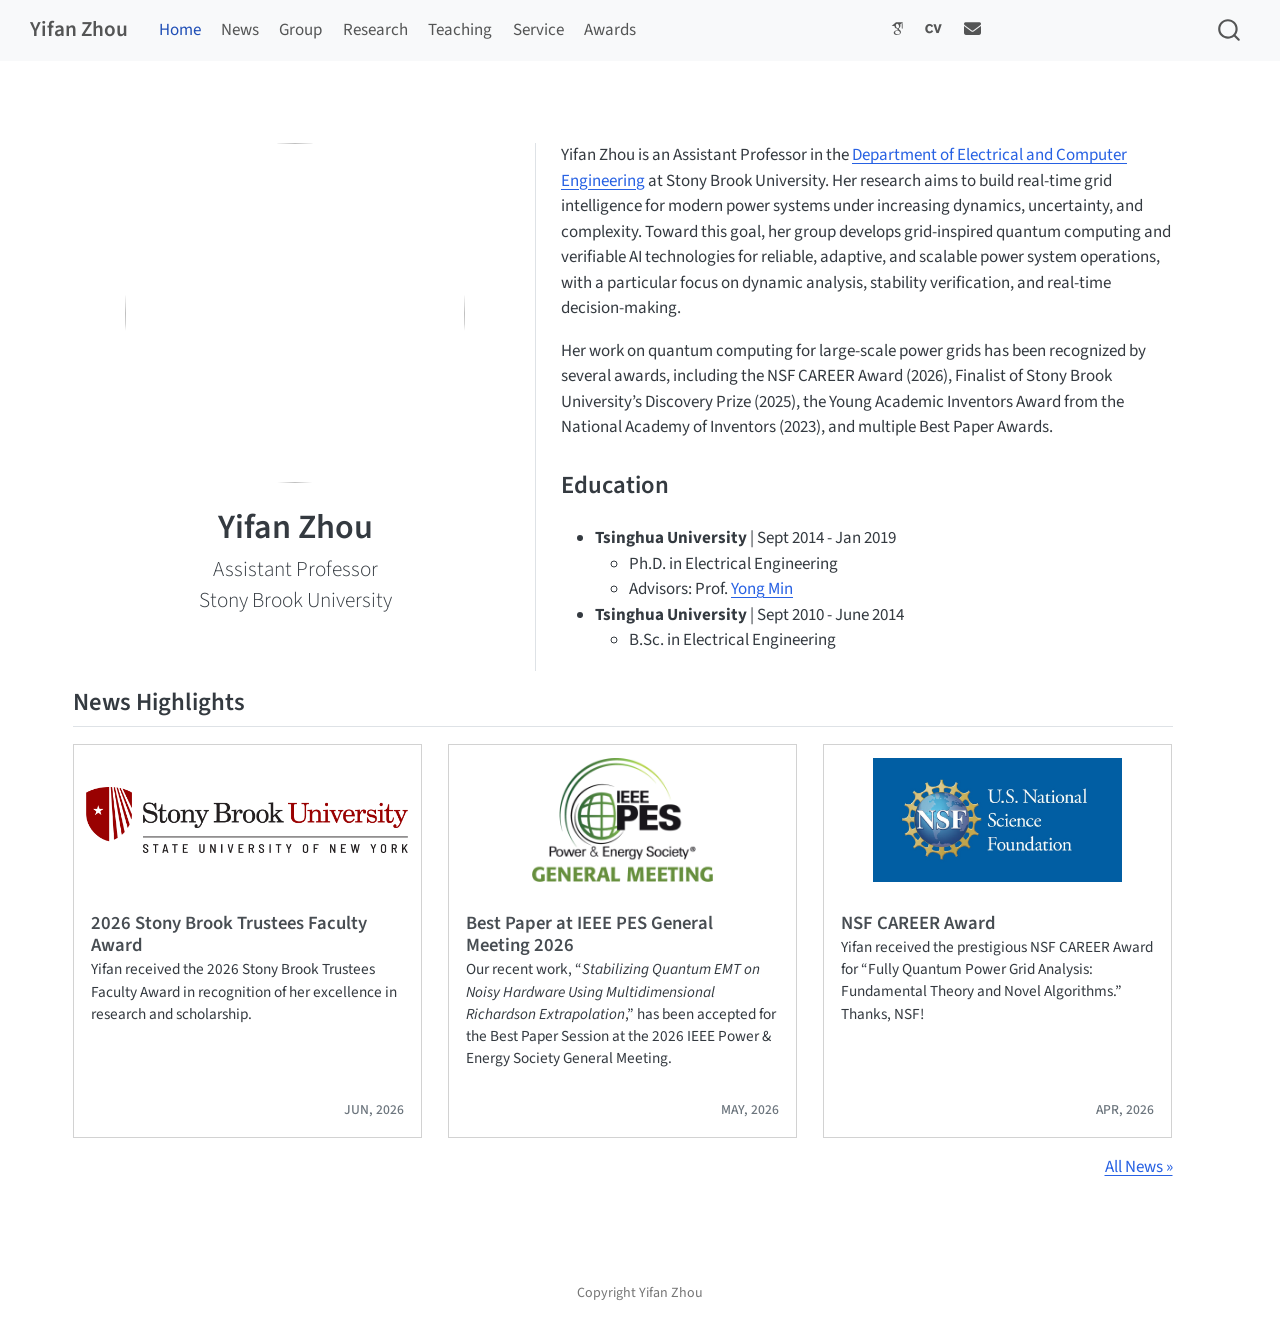
==== commit a9dabf9b: "shorten news and teaching.md" ====
--- a/docs/index.html
+++ b/docs/index.html
@@ -282,10 +282,10 @@
 </p>
 <div class="card-body post-contents">
 <h5 class="no-anchor card-title listing-title">
-Best Paper Award at IEEE PES General Meeting 2026
+Best Paper at IEEE PES General Meeting 2026
 </h5>
 <div class="card-text listing-description delink">
-<p>Our lab’s new paper, “<em>Stabilizing Quantum EMT on Noisy Hardware Using Multidimensional Richardson Extrapolation</em>,” has been accepted for the Best Paper Session at the 2026 IEEE Power &amp; Energy Society General Meeting.</p>
+<p>Our recent work, “<em>Stabilizing Quantum EMT on Noisy Hardware Using Multidimensional Richardson Extrapolation</em>,” has been accepted for the Best Paper Session at the 2026 IEEE Power &amp; Energy Society General Meeting.</p>
 </div>
 <div class="card-attribution card-text-small end">
 <div class="listing-date">
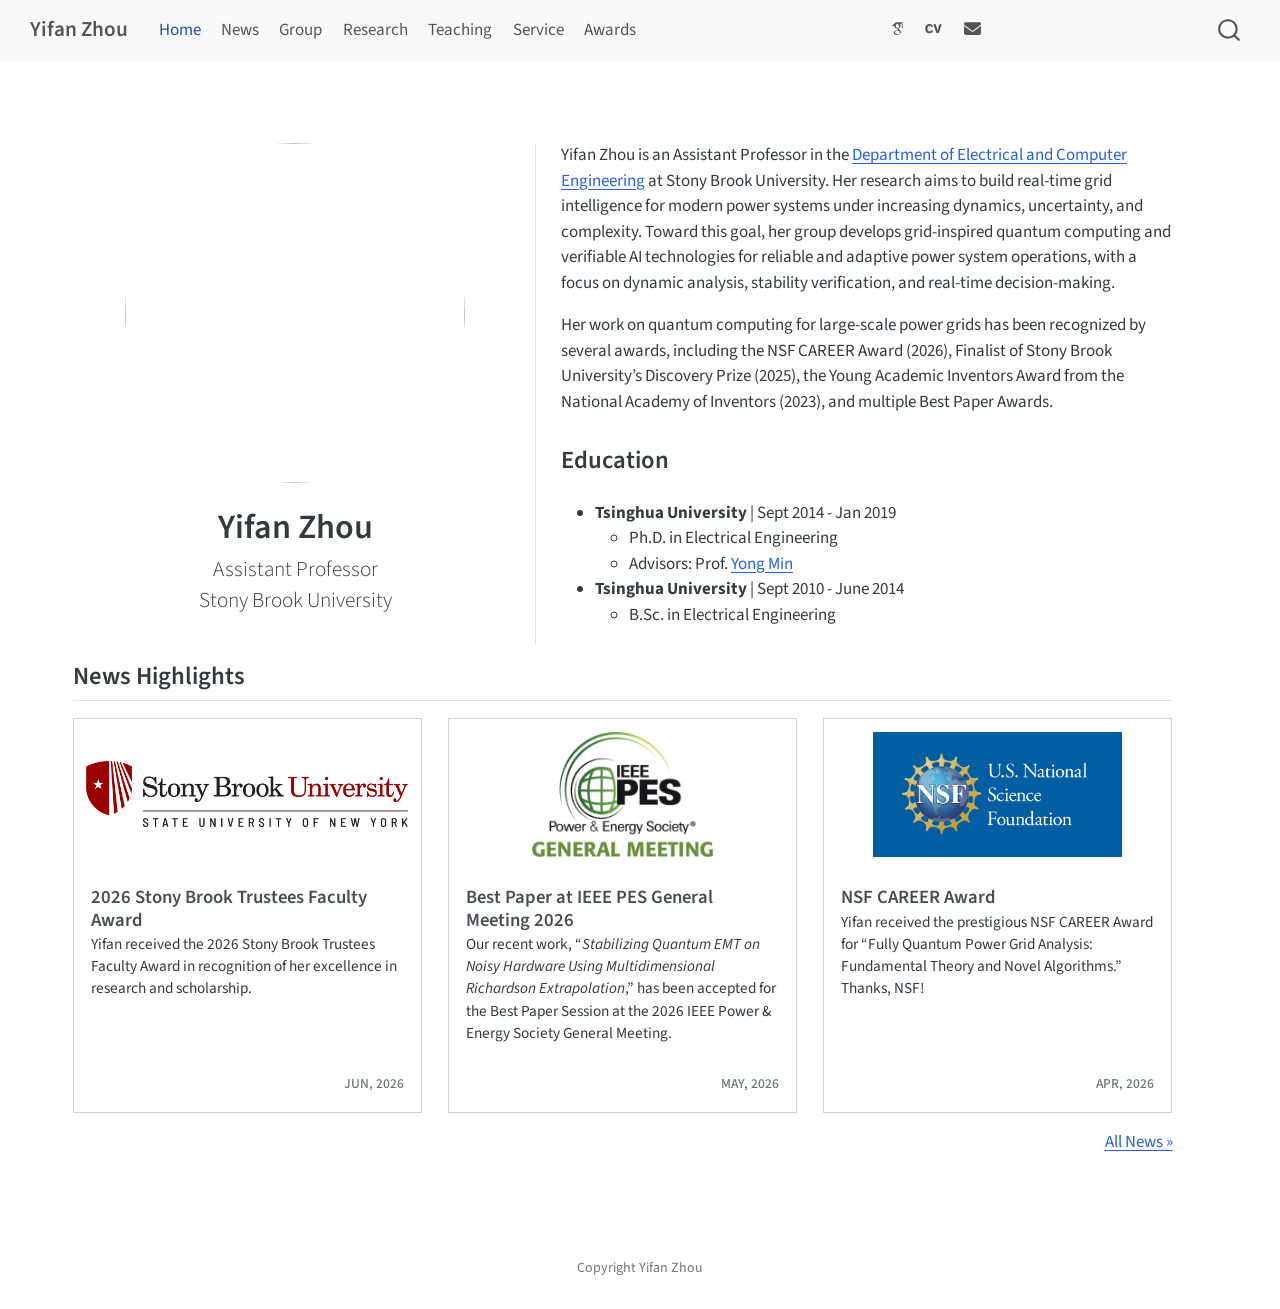
==== commit 4eb2303a: "minor changes" ====
--- a/docs/index.html
+++ b/docs/index.html
@@ -230,7 +230,7 @@
 </header>
   </div>
   <div class="about-contents"><div id="pi-info">
-<p>Yifan Zhou is an Assistant Professor in the <a href="https://www.stonybrook.edu/electrical/">Department of Electrical and Computer Engineering</a> at Stony Brook University. Her research aims to build real-time grid intelligence for modern power systems under increasing dynamics, uncertainty, and complexity. Toward this goal, her group develops grid-inspired quantum computing and verifiable AI technologies for reliable, adaptive, and scalable power system operations, with a particular focus on dynamic analysis, stability verification, and real-time decision-making.</p>
+<p>Yifan Zhou is an Assistant Professor in the <a href="https://www.stonybrook.edu/electrical/">Department of Electrical and Computer Engineering</a> at Stony Brook University. Her research aims to build real-time grid intelligence for modern power systems under increasing dynamics, uncertainty, and complexity. Toward this goal, her group develops grid-inspired quantum computing and verifiable AI technologies for reliable and adaptive power system operations, with a focus on dynamic analysis, stability verification, and real-time decision-making.</p>
 <p>Her work on quantum computing for large-scale power grids has been recognized by several awards, including the NSF CAREER Award (2026), Finalist of Stony Brook University’s Discovery Prize (2025), the Young Academic Inventors Award from the National Academy of Inventors (2023), and multiple Best Paper Awards.</p>
 <section id="education" class="level2">
 <h2 data-anchor-id="education">Education</h2>
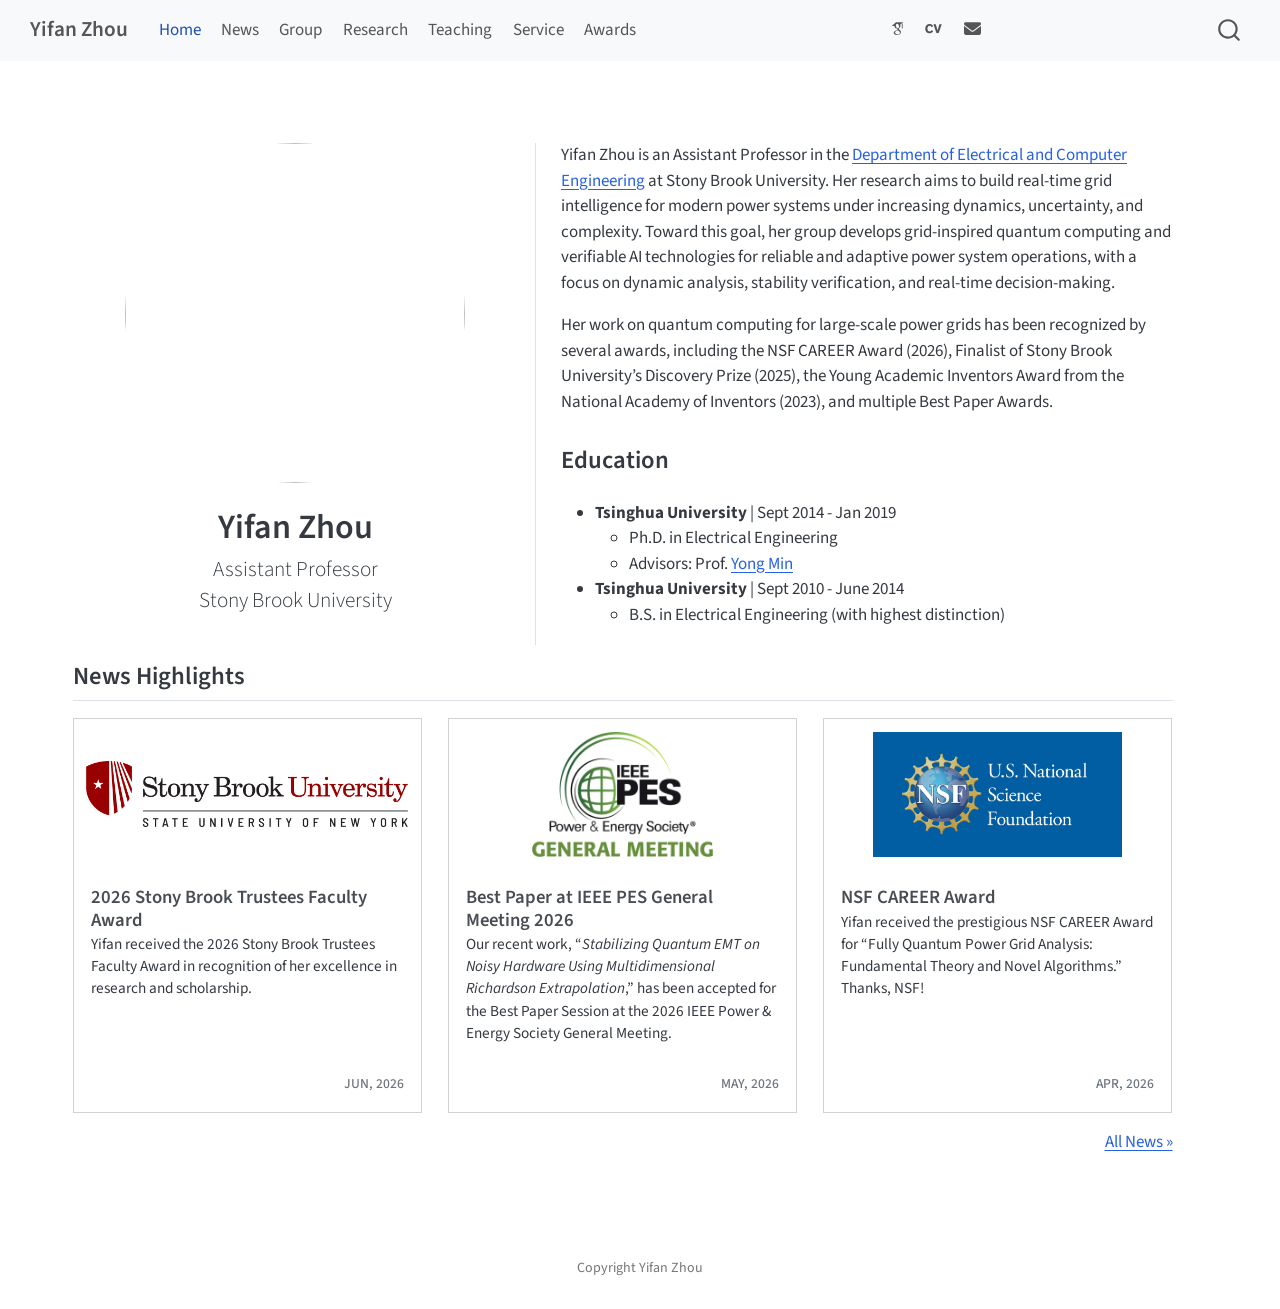
==== commit b28060d1: "news" ====
--- a/docs/index.html
+++ b/docs/index.html
@@ -242,7 +242,7 @@
 </ul></li>
 <li><strong>Tsinghua University</strong> | Sept 2010 - June 2014
 <ul>
-<li>B.Sc. in Electrical Engineering</li>
+<li>B.S. in Electrical Engineering (with highest distinction)</li>
 </ul></li>
 </ul>
 </section>
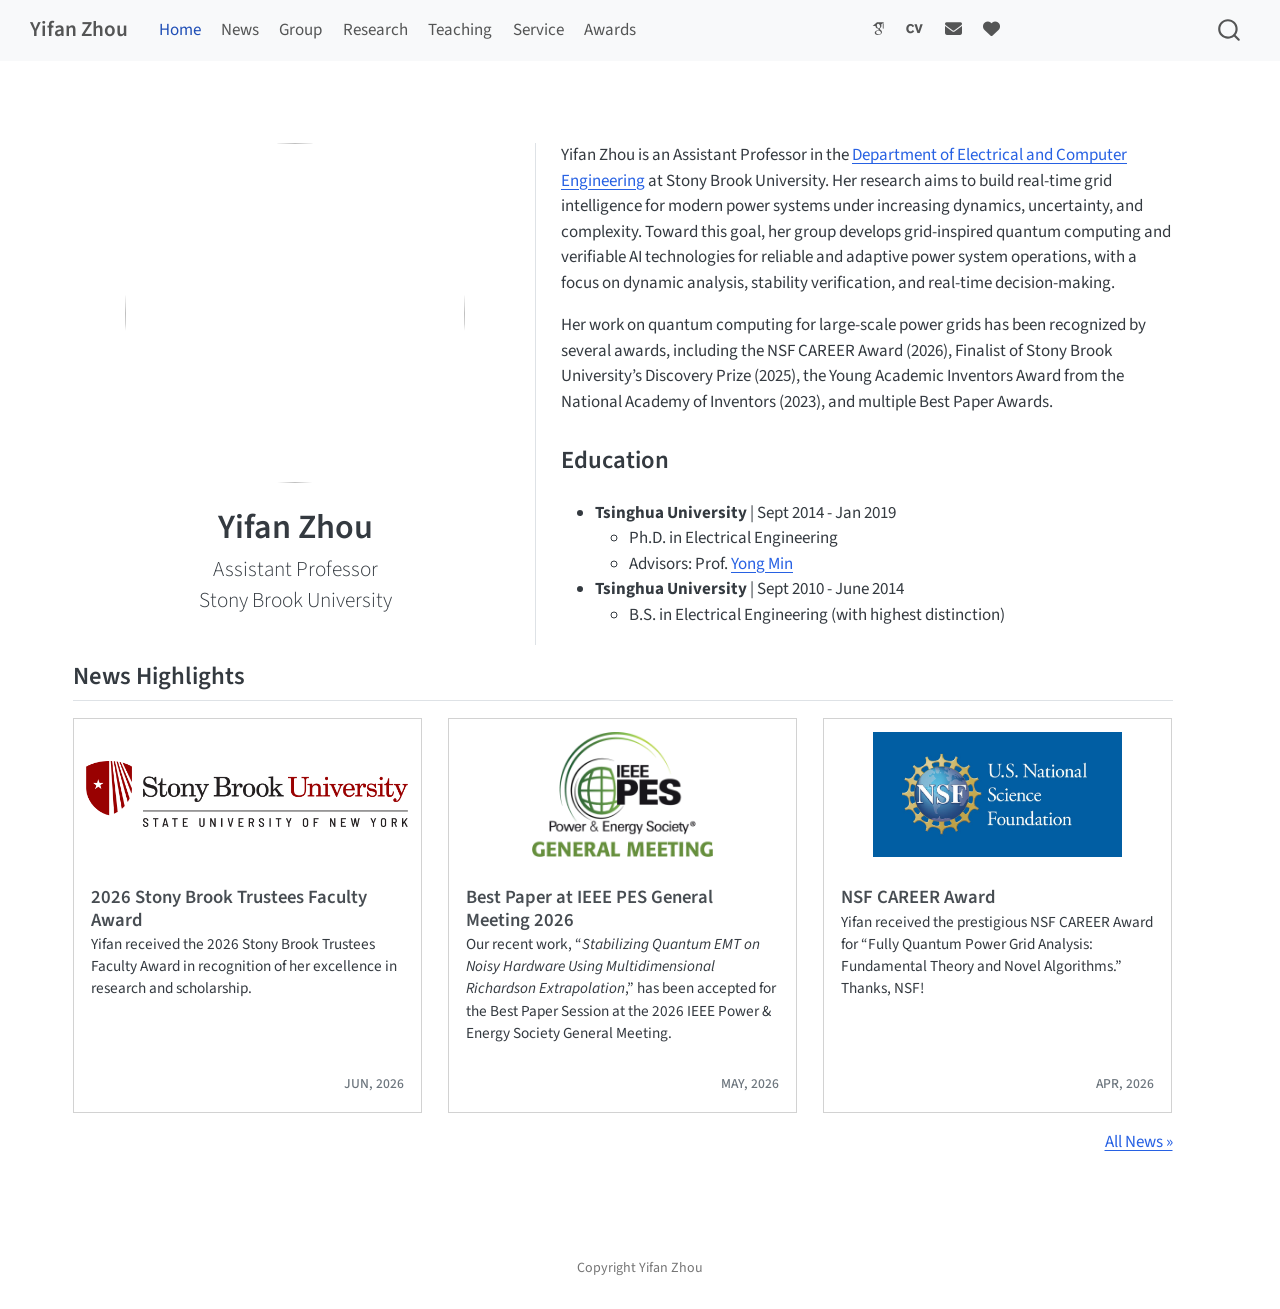
==== commit ad1b51de: "news and homepage" ====
--- a/docs/index.html
+++ b/docs/index.html
@@ -197,6 +197,10 @@
     <a class="nav-link" href="mailto:yifan.zhou.1@stonybrook.edu"> 
 <span class="menu-text"><i class="fa-solid fa-envelope" aria-label="envelope"></i></span></a>
   </li>  
+  <li class="nav-item">
+    <a class="nav-link" href="https://kunqian.info/"> 
+<span class="menu-text"><i class="fa-solid fa-heart" aria-label="heart"></i></span></a>
+  </li>  
 </ul>
           </div> <!-- /navcollapse -->
             <div class="quarto-navbar-tools">
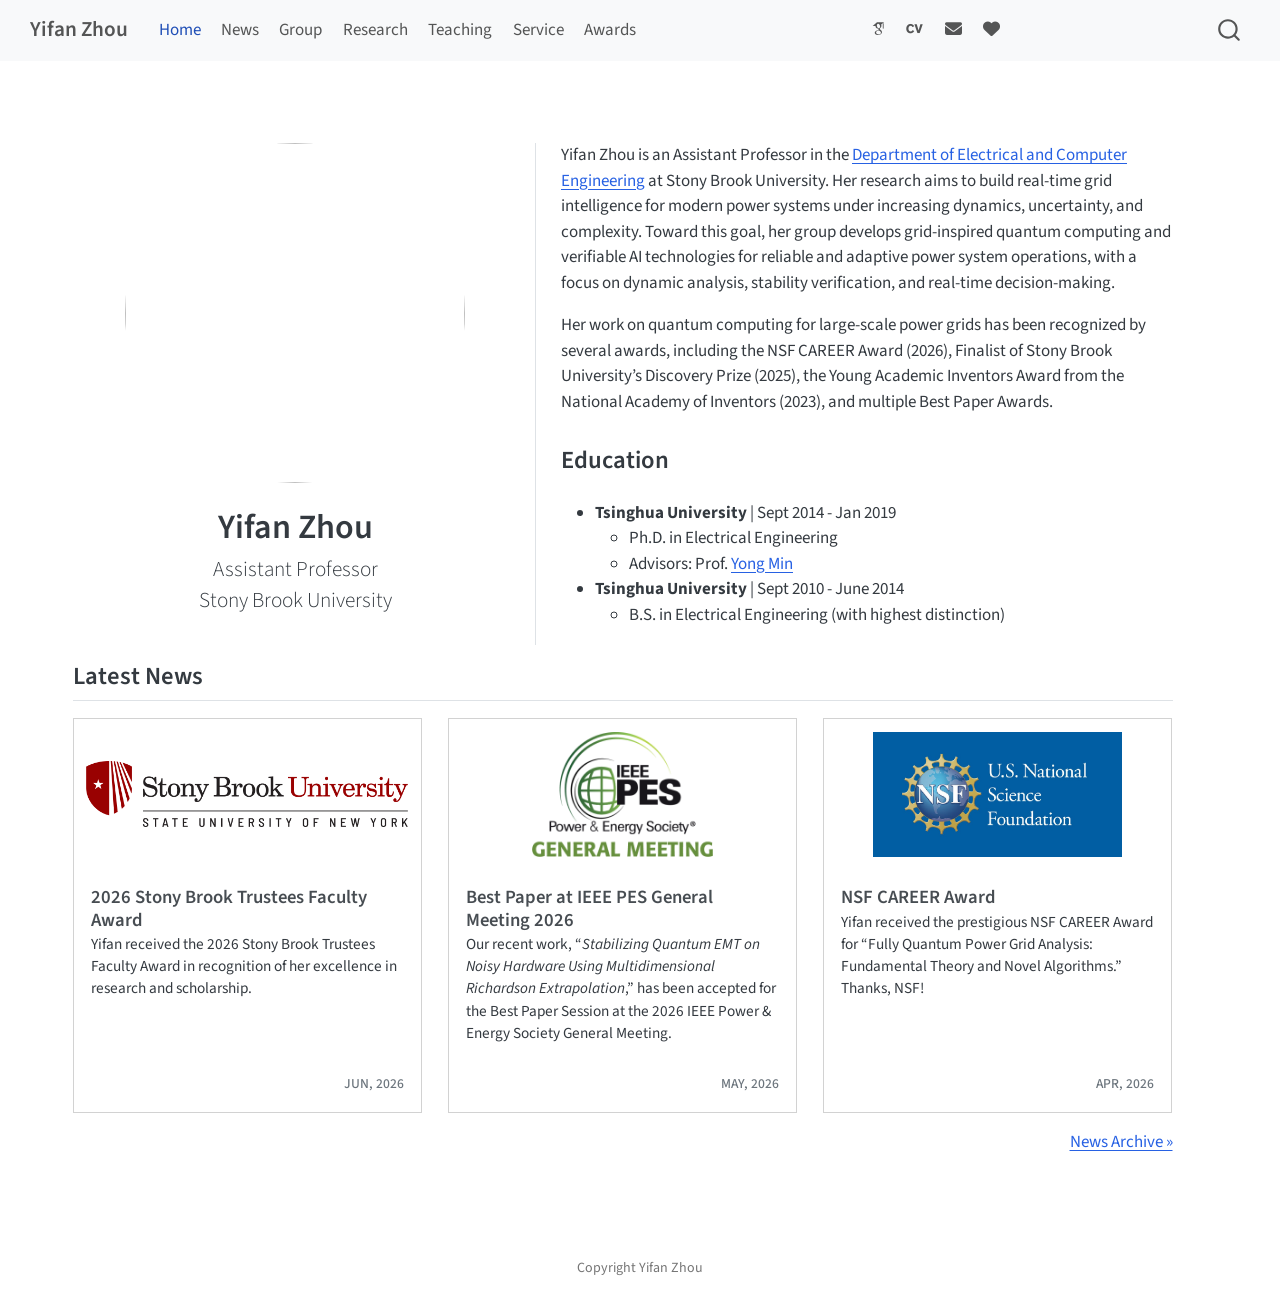
==== commit 8c3806bf: "add news" ====
--- a/docs/index.html
+++ b/docs/index.html
@@ -253,8 +253,8 @@
 </div></div>
 </div>
 
-<section id="news-highlights" class="level2">
-<h2 data-anchor-id="news-highlights">News Highlights</h2>
+<section id="latest-news" class="level2">
+<h2 data-anchor-id="latest-news">Latest News</h2>
 <div id="listing-latest-news" class="quarto-listing quarto-listing-container-grid">
 <div class="list grid quarto-listing-cols-3">
 <div class="g-col-1" data-index="0" data-categories="QXdhcmQ=" data-listing-date-sort="1780286400000">
@@ -324,7 +324,7 @@
 <div class="listing-no-matching d-none">No matching items</div>
 </div>
 <p align="right">
-<a href="news.html">All News »</a>
+<a href="news.html">News Archive »</a>
 </p>
 
 
